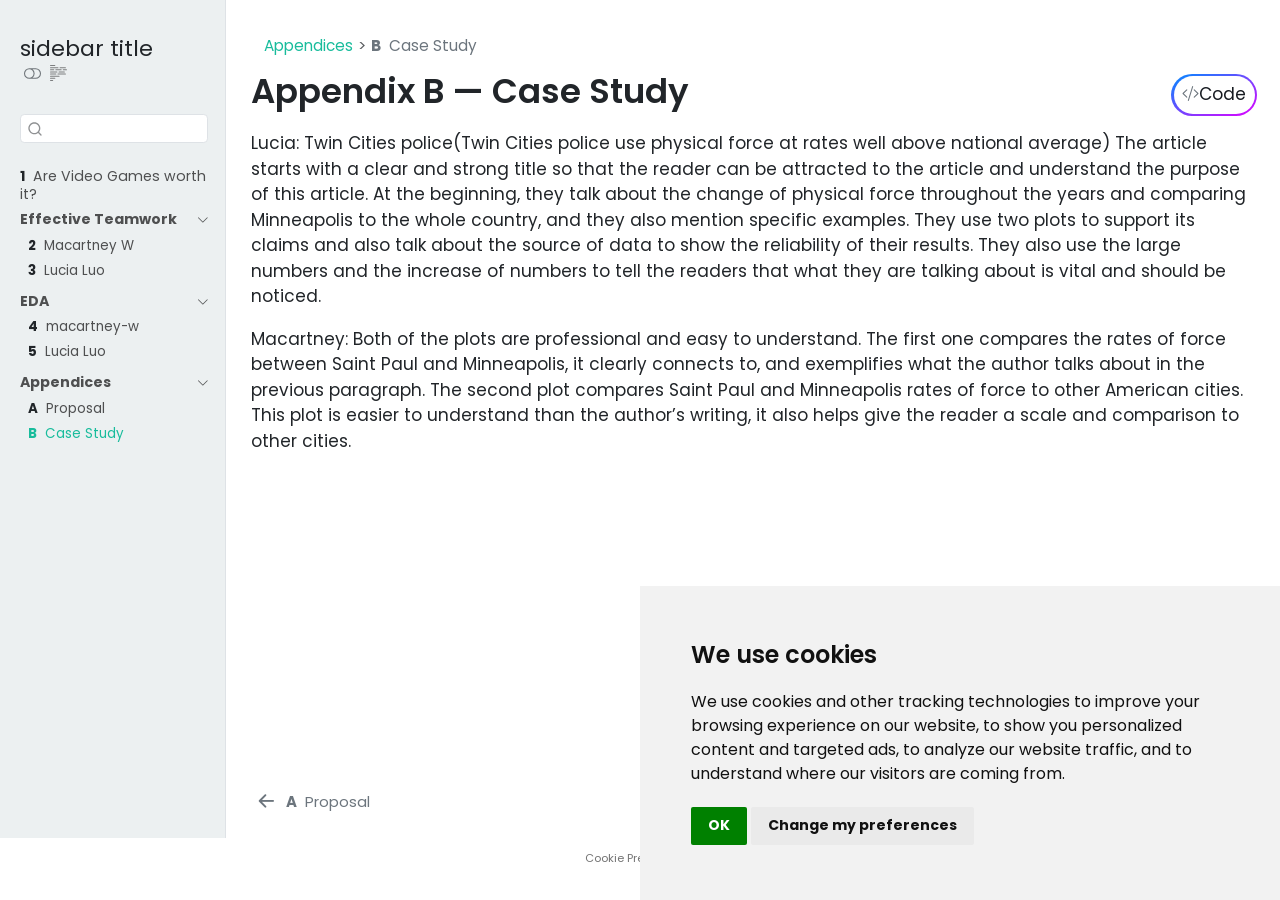
==== src/appx/case-study.html @ 1f7e0bd8 "Built site for gh-pages" ====
<!DOCTYPE html>
<html xmlns="http://www.w3.org/1999/xhtml" lang="en" xml:lang="en"><head>

<meta charset="utf-8">
<meta name="generator" content="quarto-1.5.57">

<meta name="viewport" content="width=device-width, initial-scale=1.0, user-scalable=yes">


<title>Appendix B — Case Study – Lego Starwars Clone Wars: Are Video Games worth it?</title>
<style>
code{white-space: pre-wrap;}
span.smallcaps{font-variant: small-caps;}
div.columns{display: flex; gap: min(4vw, 1.5em);}
div.column{flex: auto; overflow-x: auto;}
div.hanging-indent{margin-left: 1.5em; text-indent: -1.5em;}
ul.task-list{list-style: none;}
ul.task-list li input[type="checkbox"] {
  width: 0.8em;
  margin: 0 0.8em 0.2em -1em; /* quarto-specific, see https://github.com/quarto-dev/quarto-cli/issues/4556 */ 
  vertical-align: middle;
}
/* CSS for syntax highlighting */
pre > code.sourceCode { white-space: pre; position: relative; }
pre > code.sourceCode > span { line-height: 1.25; }
pre > code.sourceCode > span:empty { height: 1.2em; }
.sourceCode { overflow: visible; }
code.sourceCode > span { color: inherit; text-decoration: inherit; }
div.sourceCode { margin: 1em 0; }
pre.sourceCode { margin: 0; }
@media screen {
div.sourceCode { overflow: auto; }
}
@media print {
pre > code.sourceCode { white-space: pre-wrap; }
pre > code.sourceCode > span { display: inline-block; text-indent: -5em; padding-left: 5em; }
}
pre.numberSource code
  { counter-reset: source-line 0; }
pre.numberSource code > span
  { position: relative; left: -4em; counter-increment: source-line; }
pre.numberSource code > span > a:first-child::before
  { content: counter(source-line);
    position: relative; left: -1em; text-align: right; vertical-align: baseline;
    border: none; display: inline-block;
    -webkit-touch-callout: none; -webkit-user-select: none;
    -khtml-user-select: none; -moz-user-select: none;
    -ms-user-select: none; user-select: none;
    padding: 0 4px; width: 4em;
  }
pre.numberSource { margin-left: 3em;  padding-left: 4px; }
div.sourceCode
  {   }
@media screen {
pre > code.sourceCode > span > a:first-child::before { text-decoration: underline; }
}
</style>


<script src="../../site_libs/quarto-nav/quarto-nav.js"></script>
<script src="../../site_libs/clipboard/clipboard.min.js"></script>
<script src="../../site_libs/quarto-search/autocomplete.umd.js"></script>
<script src="../../site_libs/quarto-search/fuse.min.js"></script>
<script src="../../site_libs/quarto-search/quarto-search.js"></script>
<meta name="quarto:offset" content="../../">
<link href="../../src/appx/proposal.html" rel="prev">
<script src="../../site_libs/cookie-consent/cookie-consent.js"></script>
<link href="../../site_libs/cookie-consent/cookie-consent.css" rel="stylesheet">
<script src="../../site_libs/quarto-html/quarto.js"></script>
<script src="../../site_libs/quarto-html/popper.min.js"></script>
<script src="../../site_libs/quarto-html/tippy.umd.min.js"></script>
<script src="../../site_libs/quarto-html/anchor.min.js"></script>
<link href="../../site_libs/quarto-html/tippy.css" rel="stylesheet">
<link href="../../site_libs/quarto-html/quarto-syntax-highlighting.css" rel="stylesheet" class="quarto-color-scheme" id="quarto-text-highlighting-styles">
<link href="../../site_libs/quarto-html/quarto-syntax-highlighting-dark.css" rel="prefetch" class="quarto-color-scheme quarto-color-alternate" id="quarto-text-highlighting-styles">
<script src="../../site_libs/bootstrap/bootstrap.min.js"></script>
<link href="../../site_libs/bootstrap/bootstrap-icons.css" rel="stylesheet">
<link href="../../site_libs/bootstrap/bootstrap.min.css" rel="stylesheet" class="quarto-color-scheme" id="quarto-bootstrap" data-mode="light">
<link href="../../site_libs/bootstrap/bootstrap-dark.min.css" rel="prefetch" class="quarto-color-scheme quarto-color-alternate" id="quarto-bootstrap" data-mode="dark">
<script id="quarto-search-options" type="application/json">{
  "location": "sidebar",
  "copy-button": false,
  "collapse-after": 3,
  "panel-placement": "start",
  "type": "textbox",
  "limit": 50,
  "keyboard-shortcut": [
    "f",
    "/",
    "s"
  ],
  "show-item-context": false,
  "language": {
    "search-no-results-text": "No results",
    "search-matching-documents-text": "matching documents",
    "search-copy-link-title": "Copy link to search",
    "search-hide-matches-text": "Hide additional matches",
    "search-more-match-text": "more match in this document",
    "search-more-matches-text": "more matches in this document",
    "search-clear-button-title": "Clear",
    "search-text-placeholder": "",
    "search-detached-cancel-button-title": "Cancel",
    "search-submit-button-title": "Submit",
    "search-label": "Search"
  }
}</script>

<script type="text/javascript" charset="UTF-8">
document.addEventListener('DOMContentLoaded', function () {
cookieconsent.run({
  "notice_banner_type":"simple",
  "consent_type":"implied",
  "palette":"light",
  "language":"en",
  "page_load_consent_levels":["strictly-necessary","functionality","tracking","targeting"],
  "notice_banner_reject_button_hide":false,
  "preferences_center_close_button_hide":false,
  "website_name":""
  ,
"language":"en"
  });
});
</script> 
  
<style>html{ scroll-behavior: smooth; }</style>


<link rel="stylesheet" href="../../style/custom.css">
</head>

<body class="nav-sidebar docked">

<div id="quarto-search-results"></div>
  <header id="quarto-header" class="headroom fixed-top">
  <nav class="quarto-secondary-nav">
    <div class="container-fluid d-flex">
      <button type="button" class="quarto-btn-toggle btn" data-bs-toggle="collapse" role="button" data-bs-target=".quarto-sidebar-collapse-item" aria-controls="quarto-sidebar" aria-expanded="false" aria-label="Toggle sidebar navigation" onclick="if (window.quartoToggleHeadroom) { window.quartoToggleHeadroom(); }">
        <i class="bi bi-layout-text-sidebar-reverse"></i>
      </button>
        <nav class="quarto-page-breadcrumbs" aria-label="breadcrumb"><ol class="breadcrumb"><li class="breadcrumb-item"><a href="../../src/appx/proposal.html">Appendices</a></li><li class="breadcrumb-item"><a href="../../src/appx/case-study.html"><span class="chapter-number">B</span>&nbsp; <span class="chapter-title">Case Study</span></a></li></ol></nav>
        <a class="flex-grow-1" role="navigation" data-bs-toggle="collapse" data-bs-target=".quarto-sidebar-collapse-item" aria-controls="quarto-sidebar" aria-expanded="false" aria-label="Toggle sidebar navigation" onclick="if (window.quartoToggleHeadroom) { window.quartoToggleHeadroom(); }">      
        </a>
      <button type="button" class="btn quarto-search-button" aria-label="Search" onclick="window.quartoOpenSearch();">
        <i class="bi bi-search"></i>
      </button>
    </div>
  </nav>
</header>
<!-- content -->
<div id="quarto-content" class="quarto-container page-columns page-rows-contents page-layout-full">
<!-- sidebar -->
  <nav id="quarto-sidebar" class="sidebar collapse collapse-horizontal quarto-sidebar-collapse-item sidebar-navigation docked overflow-auto">
    <div class="pt-lg-2 mt-2 text-left sidebar-header">
    <div class="sidebar-title mb-0 py-0">
      <a href="../../">sidebar title</a> 
        <div class="sidebar-tools-main">
  <a href="" class="quarto-color-scheme-toggle quarto-navigation-tool  px-1" onclick="window.quartoToggleColorScheme(); return false;" title="Toggle dark mode"><i class="bi"></i></a>
  <a href="" class="quarto-reader-toggle quarto-navigation-tool px-1" onclick="window.quartoToggleReader(); return false;" title="Toggle reader mode">
  <div class="quarto-reader-toggle-btn">
  <i class="bi"></i>
  </div>
</a>
</div>
    </div>
      </div>
        <div class="mt-2 flex-shrink-0 align-items-center">
        <div class="sidebar-search">
        <div id="quarto-search" class="" title="Search"></div>
        </div>
        </div>
    <div class="sidebar-menu-container"> 
    <ul class="list-unstyled mt-1">
        <li class="sidebar-item">
  <div class="sidebar-item-container"> 
  <a href="../../index.html" class="sidebar-item-text sidebar-link">
 <span class="menu-text"><span class="chapter-number">1</span>&nbsp; <span class="chapter-title">Are Video Games worth it?</span></span></a>
  </div>
</li>
        <li class="sidebar-item sidebar-item-section">
      <div class="sidebar-item-container"> 
            <a class="sidebar-item-text sidebar-link text-start" data-bs-toggle="collapse" data-bs-target="#quarto-sidebar-section-1" role="navigation" aria-expanded="true">
 <span class="menu-text">Effective Teamwork</span></a>
          <a class="sidebar-item-toggle text-start" data-bs-toggle="collapse" data-bs-target="#quarto-sidebar-section-1" role="navigation" aria-expanded="true" aria-label="Toggle section">
            <i class="bi bi-chevron-right ms-2"></i>
          </a> 
      </div>
      <ul id="quarto-sidebar-section-1" class="collapse list-unstyled sidebar-section depth1 show">  
          <li class="sidebar-item">
  <div class="sidebar-item-container"> 
  <a href="../../src/et/macartney-w.html" class="sidebar-item-text sidebar-link">
 <span class="menu-text"><span class="chapter-number">2</span>&nbsp; <span class="chapter-title">Macartney W</span></span></a>
  </div>
</li>
          <li class="sidebar-item">
  <div class="sidebar-item-container"> 
  <a href="../../src/et/lucia-l.html" class="sidebar-item-text sidebar-link">
 <span class="menu-text"><span class="chapter-number">3</span>&nbsp; <span class="chapter-title">Lucia Luo</span></span></a>
  </div>
</li>
      </ul>
  </li>
        <li class="sidebar-item sidebar-item-section">
      <div class="sidebar-item-container"> 
            <a class="sidebar-item-text sidebar-link text-start" data-bs-toggle="collapse" data-bs-target="#quarto-sidebar-section-2" role="navigation" aria-expanded="true">
 <span class="menu-text">EDA</span></a>
          <a class="sidebar-item-toggle text-start" data-bs-toggle="collapse" data-bs-target="#quarto-sidebar-section-2" role="navigation" aria-expanded="true" aria-label="Toggle section">
            <i class="bi bi-chevron-right ms-2"></i>
          </a> 
      </div>
      <ul id="quarto-sidebar-section-2" class="collapse list-unstyled sidebar-section depth1 show">  
          <li class="sidebar-item">
  <div class="sidebar-item-container"> 
  <a href="../../src/EDA/macartney-w.html" class="sidebar-item-text sidebar-link">
 <span class="menu-text"><span class="chapter-number">4</span>&nbsp; <span class="chapter-title">macartney-w</span></span></a>
  </div>
</li>
          <li class="sidebar-item">
  <div class="sidebar-item-container"> 
  <a href="../../src/EDA/lucia-l.html" class="sidebar-item-text sidebar-link">
 <span class="menu-text"><span class="chapter-number">5</span>&nbsp; <span class="chapter-title">Lucia Luo</span></span></a>
  </div>
</li>
      </ul>
  </li>
        <li class="sidebar-item sidebar-item-section">
      <div class="sidebar-item-container"> 
            <a class="sidebar-item-text sidebar-link text-start" data-bs-toggle="collapse" data-bs-target="#quarto-sidebar-section-3" role="navigation" aria-expanded="true">
 <span class="menu-text">Appendices</span></a>
          <a class="sidebar-item-toggle text-start" data-bs-toggle="collapse" data-bs-target="#quarto-sidebar-section-3" role="navigation" aria-expanded="true" aria-label="Toggle section">
            <i class="bi bi-chevron-right ms-2"></i>
          </a> 
      </div>
      <ul id="quarto-sidebar-section-3" class="collapse list-unstyled sidebar-section depth1 show">  
          <li class="sidebar-item">
  <div class="sidebar-item-container"> 
  <a href="../../src/appx/proposal.html" class="sidebar-item-text sidebar-link">
 <span class="menu-text"><span class="chapter-number">A</span>&nbsp; <span class="chapter-title">Proposal</span></span></a>
  </div>
</li>
          <li class="sidebar-item">
  <div class="sidebar-item-container"> 
  <a href="../../src/appx/case-study.html" class="sidebar-item-text sidebar-link active">
 <span class="menu-text"><span class="chapter-number">B</span>&nbsp; <span class="chapter-title">Case Study</span></span></a>
  </div>
</li>
      </ul>
  </li>
    </ul>
    </div>
</nav>
<div id="quarto-sidebar-glass" class="quarto-sidebar-collapse-item" data-bs-toggle="collapse" data-bs-target=".quarto-sidebar-collapse-item"></div>
<!-- margin-sidebar -->
    <div id="quarto-margin-sidebar" class="sidebar margin-sidebar zindex-bottom">
        
    </div>
<!-- main -->
<main class="content column-page-right" id="quarto-document-content">

<header id="title-block-header" class="quarto-title-block default"><nav class="quarto-page-breadcrumbs quarto-title-breadcrumbs d-none d-lg-block" aria-label="breadcrumb"><ol class="breadcrumb"><li class="breadcrumb-item"><a href="../../src/appx/proposal.html">Appendices</a></li><li class="breadcrumb-item"><a href="../../src/appx/case-study.html"><span class="chapter-number">B</span>&nbsp; <span class="chapter-title">Case Study</span></a></li></ol></nav>
<div class="quarto-title">
<div class="quarto-title-block"><div><h1 class="title">Appendix B — Case Study</h1><button type="button" class="btn code-tools-button" id="quarto-code-tools-source"><i class="bi"></i> Code</button></div></div>
</div>



<div class="quarto-title-meta column-page-right">

    
  
    
  </div>
  


</header>


<p>Lucia: Twin Cities police(Twin Cities police use physical force at rates well above national average) The article starts with a clear and strong title so that the reader can be attracted to the article and understand the purpose of this article. At the beginning, they talk about the change of physical force throughout the years and comparing Minneapolis to the whole country, and they also mention specific examples. They use two plots to support its claims and also talk about the source of data to show the reliability of their results. They also use the large numbers and the increase of numbers to tell the readers that what they are talking about is vital and should be noticed.</p>
<p>Macartney: Both of the plots are professional and easy to understand. The first one compares the rates of force between Saint Paul and Minneapolis, it clearly connects to, and exemplifies what the author talks about in the previous paragraph. The second plot compares Saint Paul and Minneapolis rates of force to other American cities. This plot is easier to understand than the author’s writing, it also helps give the reader a scale and comparison to other cities.</p>


<!-- -->


</main> <!-- /main -->
<script id="quarto-html-after-body" type="application/javascript">
window.document.addEventListener("DOMContentLoaded", function (event) {
  const toggleBodyColorMode = (bsSheetEl) => {
    const mode = bsSheetEl.getAttribute("data-mode");
    const bodyEl = window.document.querySelector("body");
    if (mode === "dark") {
      bodyEl.classList.add("quarto-dark");
      bodyEl.classList.remove("quarto-light");
    } else {
      bodyEl.classList.add("quarto-light");
      bodyEl.classList.remove("quarto-dark");
    }
  }
  const toggleBodyColorPrimary = () => {
    const bsSheetEl = window.document.querySelector("link#quarto-bootstrap");
    if (bsSheetEl) {
      toggleBodyColorMode(bsSheetEl);
    }
  }
  toggleBodyColorPrimary();  
  const disableStylesheet = (stylesheets) => {
    for (let i=0; i < stylesheets.length; i++) {
      const stylesheet = stylesheets[i];
      stylesheet.rel = 'prefetch';
    }
  }
  const enableStylesheet = (stylesheets) => {
    for (let i=0; i < stylesheets.length; i++) {
      const stylesheet = stylesheets[i];
      stylesheet.rel = 'stylesheet';
    }
  }
  const manageTransitions = (selector, allowTransitions) => {
    const els = window.document.querySelectorAll(selector);
    for (let i=0; i < els.length; i++) {
      const el = els[i];
      if (allowTransitions) {
        el.classList.remove('notransition');
      } else {
        el.classList.add('notransition');
      }
    }
  }
  const toggleGiscusIfUsed = (isAlternate, darkModeDefault) => {
    const baseTheme = document.querySelector('#giscus-base-theme')?.value ?? 'light';
    const alternateTheme = document.querySelector('#giscus-alt-theme')?.value ?? 'dark';
    let newTheme = '';
    if(darkModeDefault) {
      newTheme = isAlternate ? baseTheme : alternateTheme;
    } else {
      newTheme = isAlternate ? alternateTheme : baseTheme;
    }
    const changeGiscusTheme = () => {
      // From: https://github.com/giscus/giscus/issues/336
      const sendMessage = (message) => {
        const iframe = document.querySelector('iframe.giscus-frame');
        if (!iframe) return;
        iframe.contentWindow.postMessage({ giscus: message }, 'https://giscus.app');
      }
      sendMessage({
        setConfig: {
          theme: newTheme
        }
      });
    }
    const isGiscussLoaded = window.document.querySelector('iframe.giscus-frame') !== null;
    if (isGiscussLoaded) {
      changeGiscusTheme();
    }
  }
  const toggleColorMode = (alternate) => {
    // Switch the stylesheets
    const alternateStylesheets = window.document.querySelectorAll('link.quarto-color-scheme.quarto-color-alternate');
    manageTransitions('#quarto-margin-sidebar .nav-link', false);
    if (alternate) {
      enableStylesheet(alternateStylesheets);
      for (const sheetNode of alternateStylesheets) {
        if (sheetNode.id === "quarto-bootstrap") {
          toggleBodyColorMode(sheetNode);
        }
      }
    } else {
      disableStylesheet(alternateStylesheets);
      toggleBodyColorPrimary();
    }
    manageTransitions('#quarto-margin-sidebar .nav-link', true);
    // Switch the toggles
    const toggles = window.document.querySelectorAll('.quarto-color-scheme-toggle');
    for (let i=0; i < toggles.length; i++) {
      const toggle = toggles[i];
      if (toggle) {
        if (alternate) {
          toggle.classList.add("alternate");     
        } else {
          toggle.classList.remove("alternate");
        }
      }
    }
    // Hack to workaround the fact that safari doesn't
    // properly recolor the scrollbar when toggling (#1455)
    if (navigator.userAgent.indexOf('Safari') > 0 && navigator.userAgent.indexOf('Chrome') == -1) {
      manageTransitions("body", false);
      window.scrollTo(0, 1);
      setTimeout(() => {
        window.scrollTo(0, 0);
        manageTransitions("body", true);
      }, 40);  
    }
  }
  const isFileUrl = () => { 
    return window.location.protocol === 'file:';
  }
  const hasAlternateSentinel = () => {  
    let styleSentinel = getColorSchemeSentinel();
    if (styleSentinel !== null) {
      return styleSentinel === "alternate";
    } else {
      return false;
    }
  }
  const setStyleSentinel = (alternate) => {
    const value = alternate ? "alternate" : "default";
    if (!isFileUrl()) {
      window.localStorage.setItem("quarto-color-scheme", value);
    } else {
      localAlternateSentinel = value;
    }
  }
  const getColorSchemeSentinel = () => {
    if (!isFileUrl()) {
      const storageValue = window.localStorage.getItem("quarto-color-scheme");
      return storageValue != null ? storageValue : localAlternateSentinel;
    } else {
      return localAlternateSentinel;
    }
  }
  const darkModeDefault = false;
  let localAlternateSentinel = darkModeDefault ? 'alternate' : 'default';
  // Dark / light mode switch
  window.quartoToggleColorScheme = () => {
    // Read the current dark / light value 
    let toAlternate = !hasAlternateSentinel();
    toggleColorMode(toAlternate);
    setStyleSentinel(toAlternate);
    toggleGiscusIfUsed(toAlternate, darkModeDefault);
  };
  // Ensure there is a toggle, if there isn't float one in the top right
  if (window.document.querySelector('.quarto-color-scheme-toggle') === null) {
    const a = window.document.createElement('a');
    a.classList.add('top-right');
    a.classList.add('quarto-color-scheme-toggle');
    a.href = "";
    a.onclick = function() { try { window.quartoToggleColorScheme(); } catch {} return false; };
    const i = window.document.createElement("i");
    i.classList.add('bi');
    a.appendChild(i);
    window.document.body.appendChild(a);
  }
  // Switch to dark mode if need be
  if (hasAlternateSentinel()) {
    toggleColorMode(true);
  } else {
    toggleColorMode(false);
  }
  const icon = "";
  const anchorJS = new window.AnchorJS();
  anchorJS.options = {
    placement: 'right',
    icon: icon
  };
  anchorJS.add('.anchored');
  const isCodeAnnotation = (el) => {
    for (const clz of el.classList) {
      if (clz.startsWith('code-annotation-')) {                     
        return true;
      }
    }
    return false;
  }
  const onCopySuccess = function(e) {
    // button target
    const button = e.trigger;
    // don't keep focus
    button.blur();
    // flash "checked"
    button.classList.add('code-copy-button-checked');
    var currentTitle = button.getAttribute("title");
    button.setAttribute("title", "Copied!");
    let tooltip;
    if (window.bootstrap) {
      button.setAttribute("data-bs-toggle", "tooltip");
      button.setAttribute("data-bs-placement", "left");
      button.setAttribute("data-bs-title", "Copied!");
      tooltip = new bootstrap.Tooltip(button, 
        { trigger: "manual", 
          customClass: "code-copy-button-tooltip",
          offset: [0, -8]});
      tooltip.show();    
    }
    setTimeout(function() {
      if (tooltip) {
        tooltip.hide();
        button.removeAttribute("data-bs-title");
        button.removeAttribute("data-bs-toggle");
        button.removeAttribute("data-bs-placement");
      }
      button.setAttribute("title", currentTitle);
      button.classList.remove('code-copy-button-checked');
    }, 1000);
    // clear code selection
    e.clearSelection();
  }
  const getTextToCopy = function(trigger) {
      const codeEl = trigger.previousElementSibling.cloneNode(true);
      for (const childEl of codeEl.children) {
        if (isCodeAnnotation(childEl)) {
          childEl.remove();
        }
      }
      return codeEl.innerText;
  }
  const clipboard = new window.ClipboardJS('.code-copy-button:not([data-in-quarto-modal])', {
    text: getTextToCopy
  });
  clipboard.on('success', onCopySuccess);
  if (window.document.getElementById('quarto-embedded-source-code-modal')) {
    // For code content inside modals, clipBoardJS needs to be initialized with a container option
    // TODO: Check when it could be a function (https://github.com/zenorocha/clipboard.js/issues/860)
    const clipboardModal = new window.ClipboardJS('.code-copy-button[data-in-quarto-modal]', {
      text: getTextToCopy,
      container: window.document.getElementById('quarto-embedded-source-code-modal')
    });
    clipboardModal.on('success', onCopySuccess);
  }
  const viewSource = window.document.getElementById('quarto-view-source') ||
                     window.document.getElementById('quarto-code-tools-source');
  if (viewSource) {
    const sourceUrl = viewSource.getAttribute("data-quarto-source-url");
    viewSource.addEventListener("click", function(e) {
      if (sourceUrl) {
        // rstudio viewer pane
        if (/\bcapabilities=\b/.test(window.location)) {
          window.open(sourceUrl);
        } else {
          window.location.href = sourceUrl;
        }
      } else {
        const modal = new bootstrap.Modal(document.getElementById('quarto-embedded-source-code-modal'));
        modal.show();
      }
      return false;
    });
  }
  function toggleCodeHandler(show) {
    return function(e) {
      const detailsSrc = window.document.querySelectorAll(".cell > details > .sourceCode");
      for (let i=0; i<detailsSrc.length; i++) {
        const details = detailsSrc[i].parentElement;
        if (show) {
          details.open = true;
        } else {
          details.removeAttribute("open");
        }
      }
      const cellCodeDivs = window.document.querySelectorAll(".cell > .sourceCode");
      const fromCls = show ? "hidden" : "unhidden";
      const toCls = show ? "unhidden" : "hidden";
      for (let i=0; i<cellCodeDivs.length; i++) {
        const codeDiv = cellCodeDivs[i];
        if (codeDiv.classList.contains(fromCls)) {
          codeDiv.classList.remove(fromCls);
          codeDiv.classList.add(toCls);
        } 
      }
      return false;
    }
  }
  const hideAllCode = window.document.getElementById("quarto-hide-all-code");
  if (hideAllCode) {
    hideAllCode.addEventListener("click", toggleCodeHandler(false));
  }
  const showAllCode = window.document.getElementById("quarto-show-all-code");
  if (showAllCode) {
    showAllCode.addEventListener("click", toggleCodeHandler(true));
  }
    var localhostRegex = new RegExp(/^(?:http|https):\/\/localhost\:?[0-9]*\//);
    var mailtoRegex = new RegExp(/^mailto:/);
      var filterRegex = new RegExp('/' + window.location.host + '/');
    var isInternal = (href) => {
        return filterRegex.test(href) || localhostRegex.test(href) || mailtoRegex.test(href);
    }
    // Inspect non-navigation links and adorn them if external
 	var links = window.document.querySelectorAll('a[href]:not(.nav-link):not(.navbar-brand):not(.toc-action):not(.sidebar-link):not(.sidebar-item-toggle):not(.pagination-link):not(.no-external):not([aria-hidden]):not(.dropdown-item):not(.quarto-navigation-tool):not(.about-link)');
    for (var i=0; i<links.length; i++) {
      const link = links[i];
      if (!isInternal(link.href)) {
        // undo the damage that might have been done by quarto-nav.js in the case of
        // links that we want to consider external
        if (link.dataset.originalHref !== undefined) {
          link.href = link.dataset.originalHref;
        }
          // target, if specified
          link.setAttribute("target", "_blank");
          if (link.getAttribute("rel") === null) {
            link.setAttribute("rel", "noopener");
          }
      }
    }
  function tippyHover(el, contentFn, onTriggerFn, onUntriggerFn) {
    const config = {
      allowHTML: true,
      maxWidth: 500,
      delay: 100,
      arrow: false,
      appendTo: function(el) {
          return el.parentElement;
      },
      interactive: true,
      interactiveBorder: 10,
      theme: 'quarto',
      placement: 'bottom-start',
    };
    if (contentFn) {
      config.content = contentFn;
    }
    if (onTriggerFn) {
      config.onTrigger = onTriggerFn;
    }
    if (onUntriggerFn) {
      config.onUntrigger = onUntriggerFn;
    }
    window.tippy(el, config); 
  }
  const noterefs = window.document.querySelectorAll('a[role="doc-noteref"]');
  for (var i=0; i<noterefs.length; i++) {
    const ref = noterefs[i];
    tippyHover(ref, function() {
      // use id or data attribute instead here
      let href = ref.getAttribute('data-footnote-href') || ref.getAttribute('href');
      try { href = new URL(href).hash; } catch {}
      const id = href.replace(/^#\/?/, "");
      const note = window.document.getElementById(id);
      if (note) {
        return note.innerHTML;
      } else {
        return "";
      }
    });
  }
  const xrefs = window.document.querySelectorAll('a.quarto-xref');
  const processXRef = (id, note) => {
    // Strip column container classes
    const stripColumnClz = (el) => {
      el.classList.remove("page-full", "page-columns");
      if (el.children) {
        for (const child of el.children) {
          stripColumnClz(child);
        }
      }
    }
    stripColumnClz(note)
    if (id === null || id.startsWith('sec-')) {
      // Special case sections, only their first couple elements
      const container = document.createElement("div");
      if (note.children && note.children.length > 2) {
        container.appendChild(note.children[0].cloneNode(true));
        for (let i = 1; i < note.children.length; i++) {
          const child = note.children[i];
          if (child.tagName === "P" && child.innerText === "") {
            continue;
          } else {
            container.appendChild(child.cloneNode(true));
            break;
          }
        }
        if (window.Quarto?.typesetMath) {
          window.Quarto.typesetMath(container);
        }
        return container.innerHTML
      } else {
        if (window.Quarto?.typesetMath) {
          window.Quarto.typesetMath(note);
        }
        return note.innerHTML;
      }
    } else {
      // Remove any anchor links if they are present
      const anchorLink = note.querySelector('a.anchorjs-link');
      if (anchorLink) {
        anchorLink.remove();
      }
      if (window.Quarto?.typesetMath) {
        window.Quarto.typesetMath(note);
      }
      // TODO in 1.5, we should make sure this works without a callout special case
      if (note.classList.contains("callout")) {
        return note.outerHTML;
      } else {
        return note.innerHTML;
      }
    }
  }
  for (var i=0; i<xrefs.length; i++) {
    const xref = xrefs[i];
    tippyHover(xref, undefined, function(instance) {
      instance.disable();
      let url = xref.getAttribute('href');
      let hash = undefined; 
      if (url.startsWith('#')) {
        hash = url;
      } else {
        try { hash = new URL(url).hash; } catch {}
      }
      if (hash) {
        const id = hash.replace(/^#\/?/, "");
        const note = window.document.getElementById(id);
        if (note !== null) {
          try {
            const html = processXRef(id, note.cloneNode(true));
            instance.setContent(html);
          } finally {
            instance.enable();
            instance.show();
          }
        } else {
          // See if we can fetch this
          fetch(url.split('#')[0])
          .then(res => res.text())
          .then(html => {
            const parser = new DOMParser();
            const htmlDoc = parser.parseFromString(html, "text/html");
            const note = htmlDoc.getElementById(id);
            if (note !== null) {
              const html = processXRef(id, note);
              instance.setContent(html);
            } 
          }).finally(() => {
            instance.enable();
            instance.show();
          });
        }
      } else {
        // See if we can fetch a full url (with no hash to target)
        // This is a special case and we should probably do some content thinning / targeting
        fetch(url)
        .then(res => res.text())
        .then(html => {
          const parser = new DOMParser();
          const htmlDoc = parser.parseFromString(html, "text/html");
          const note = htmlDoc.querySelector('main.content');
          if (note !== null) {
            // This should only happen for chapter cross references
            // (since there is no id in the URL)
            // remove the first header
            if (note.children.length > 0 && note.children[0].tagName === "HEADER") {
              note.children[0].remove();
            }
            const html = processXRef(null, note);
            instance.setContent(html);
          } 
        }).finally(() => {
          instance.enable();
          instance.show();
        });
      }
    }, function(instance) {
    });
  }
      let selectedAnnoteEl;
      const selectorForAnnotation = ( cell, annotation) => {
        let cellAttr = 'data-code-cell="' + cell + '"';
        let lineAttr = 'data-code-annotation="' +  annotation + '"';
        const selector = 'span[' + cellAttr + '][' + lineAttr + ']';
        return selector;
      }
      const selectCodeLines = (annoteEl) => {
        const doc = window.document;
        const targetCell = annoteEl.getAttribute("data-target-cell");
        const targetAnnotation = annoteEl.getAttribute("data-target-annotation");
        const annoteSpan = window.document.querySelector(selectorForAnnotation(targetCell, targetAnnotation));
        const lines = annoteSpan.getAttribute("data-code-lines").split(",");
        const lineIds = lines.map((line) => {
          return targetCell + "-" + line;
        })
        let top = null;
        let height = null;
        let parent = null;
        if (lineIds.length > 0) {
            //compute the position of the single el (top and bottom and make a div)
            const el = window.document.getElementById(lineIds[0]);
            top = el.offsetTop;
            height = el.offsetHeight;
            parent = el.parentElement.parentElement;
          if (lineIds.length > 1) {
            const lastEl = window.document.getElementById(lineIds[lineIds.length - 1]);
            const bottom = lastEl.offsetTop + lastEl.offsetHeight;
            height = bottom - top;
          }
          if (top !== null && height !== null && parent !== null) {
            // cook up a div (if necessary) and position it 
            let div = window.document.getElementById("code-annotation-line-highlight");
            if (div === null) {
              div = window.document.createElement("div");
              div.setAttribute("id", "code-annotation-line-highlight");
              div.style.position = 'absolute';
              parent.appendChild(div);
            }
            div.style.top = top - 2 + "px";
            div.style.height = height + 4 + "px";
            div.style.left = 0;
            let gutterDiv = window.document.getElementById("code-annotation-line-highlight-gutter");
            if (gutterDiv === null) {
              gutterDiv = window.document.createElement("div");
              gutterDiv.setAttribute("id", "code-annotation-line-highlight-gutter");
              gutterDiv.style.position = 'absolute';
              const codeCell = window.document.getElementById(targetCell);
              const gutter = codeCell.querySelector('.code-annotation-gutter');
              gutter.appendChild(gutterDiv);
            }
            gutterDiv.style.top = top - 2 + "px";
            gutterDiv.style.height = height + 4 + "px";
          }
          selectedAnnoteEl = annoteEl;
        }
      };
      const unselectCodeLines = () => {
        const elementsIds = ["code-annotation-line-highlight", "code-annotation-line-highlight-gutter"];
        elementsIds.forEach((elId) => {
          const div = window.document.getElementById(elId);
          if (div) {
            div.remove();
          }
        });
        selectedAnnoteEl = undefined;
      };
        // Handle positioning of the toggle
    window.addEventListener(
      "resize",
      throttle(() => {
        elRect = undefined;
        if (selectedAnnoteEl) {
          selectCodeLines(selectedAnnoteEl);
        }
      }, 10)
    );
    function throttle(fn, ms) {
    let throttle = false;
    let timer;
      return (...args) => {
        if(!throttle) { // first call gets through
            fn.apply(this, args);
            throttle = true;
        } else { // all the others get throttled
            if(timer) clearTimeout(timer); // cancel #2
            timer = setTimeout(() => {
              fn.apply(this, args);
              timer = throttle = false;
            }, ms);
        }
      };
    }
      // Attach click handler to the DT
      const annoteDls = window.document.querySelectorAll('dt[data-target-cell]');
      for (const annoteDlNode of annoteDls) {
        annoteDlNode.addEventListener('click', (event) => {
          const clickedEl = event.target;
          if (clickedEl !== selectedAnnoteEl) {
            unselectCodeLines();
            const activeEl = window.document.querySelector('dt[data-target-cell].code-annotation-active');
            if (activeEl) {
              activeEl.classList.remove('code-annotation-active');
            }
            selectCodeLines(clickedEl);
            clickedEl.classList.add('code-annotation-active');
          } else {
            // Unselect the line
            unselectCodeLines();
            clickedEl.classList.remove('code-annotation-active');
          }
        });
      }
  const findCites = (el) => {
    const parentEl = el.parentElement;
    if (parentEl) {
      const cites = parentEl.dataset.cites;
      if (cites) {
        return {
          el,
          cites: cites.split(' ')
        };
      } else {
        return findCites(el.parentElement)
      }
    } else {
      return undefined;
    }
  };
  var bibliorefs = window.document.querySelectorAll('a[role="doc-biblioref"]');
  for (var i=0; i<bibliorefs.length; i++) {
    const ref = bibliorefs[i];
    const citeInfo = findCites(ref);
    if (citeInfo) {
      tippyHover(citeInfo.el, function() {
        var popup = window.document.createElement('div');
        citeInfo.cites.forEach(function(cite) {
          var citeDiv = window.document.createElement('div');
          citeDiv.classList.add('hanging-indent');
          citeDiv.classList.add('csl-entry');
          var biblioDiv = window.document.getElementById('ref-' + cite);
          if (biblioDiv) {
            citeDiv.innerHTML = biblioDiv.innerHTML;
          }
          popup.appendChild(citeDiv);
        });
        return popup.innerHTML;
      });
    }
  }
});
</script>
<nav class="page-navigation column-page-right">
  <div class="nav-page nav-page-previous">
      <a href="../../src/appx/proposal.html" class="pagination-link" aria-label="Proposal">
        <i class="bi bi-arrow-left-short"></i> <span class="nav-page-text"><span class="chapter-number">A</span>&nbsp; <span class="chapter-title">Proposal</span></span>
      </a>          
  </div>
  <div class="nav-page nav-page-next">
  </div>
</nav><div class="modal fade" id="quarto-embedded-source-code-modal" tabindex="-1" aria-labelledby="quarto-embedded-source-code-modal-label" aria-hidden="true"><div class="modal-dialog modal-dialog-scrollable"><div class="modal-content"><div class="modal-header"><h5 class="modal-title" id="quarto-embedded-source-code-modal-label">Source Code</h5><button class="btn-close" data-bs-dismiss="modal"></button></div><div class="modal-body"><div class="">
<div class="sourceCode" id="cb1" data-shortcodes="false"><pre class="sourceCode numberSource markdown number-lines code-with-copy"><code class="sourceCode markdown"><span id="cb1-1"><a href="#cb1-1"></a><span class="co">---</span></span>
<span id="cb1-2"><a href="#cb1-2"></a><span class="an">title:</span><span class="co"> "Case Study"</span></span>
<span id="cb1-3"><a href="#cb1-3"></a><span class="co">---</span></span>
<span id="cb1-4"><a href="#cb1-4"></a></span>
<span id="cb1-5"><a href="#cb1-5"></a>Lucia: Twin Cities police(Twin Cities police use physical force at rates well above national average)</span>
<span id="cb1-6"><a href="#cb1-6"></a>The article starts with a clear and strong title so that the reader can be attracted to the article and understand the purpose of this article. At the beginning, they talk about the change of physical force throughout the years and comparing Minneapolis to the whole country, and they also mention specific examples. They use two plots to support its claims and also talk about the source of data to show the reliability of their results. They also use the large numbers and the increase of numbers to tell the readers that what they are talking about is vital and should be noticed.</span>
<span id="cb1-7"><a href="#cb1-7"></a></span>
<span id="cb1-8"><a href="#cb1-8"></a>Macartney: Both of the plots are professional and easy to understand. The first one compares the rates of force between Saint Paul and Minneapolis, it clearly connects to, and exemplifies what the author talks about in the previous paragraph. The second plot compares Saint Paul and Minneapolis rates of force to other American cities. This plot  is easier to understand than the author's writing, it also helps give the reader a scale and comparison to other cities. </span></code><button title="Copy to Clipboard" class="code-copy-button" data-in-quarto-modal=""><i class="bi"></i></button></pre></div>
</div></div></div></div></div>
</div> <!-- /content -->
<footer class="footer">
  <div class="nav-footer">
    <div class="nav-footer-left">
      &nbsp;
    </div>   
    <div class="nav-footer-center">

<div class="cookie-consent-footer"><a href="#" id="open_preferences_center">Cookie Preferences</a></div></div>
    <div class="nav-footer-right">
      &nbsp;
    </div>
  </div>
</footer>




<script src="../../site_libs/quarto-html/zenscroll-min.js"></script>
</body></html>
---- site_libs/cookie-consent/cookie-consent.css ----
div.cookie-consent-footer {
  font-size: 0.8em;
  text-decoration: none;
}
---- site_libs/quarto-html/tippy.css ----
.tippy-box[data-animation=fade][data-state=hidden]{opacity:0}[data-tippy-root]{max-width:calc(100vw - 10px)}.tippy-box{position:relative;background-color:#333;color:#fff;border-radius:4px;font-size:14px;line-height:1.4;white-space:normal;outline:0;transition-property:transform,visibility,opacity}.tippy-box[data-placement^=top]>.tippy-arrow{bottom:0}.tippy-box[data-placement^=top]>.tippy-arrow:before{bottom:-7px;left:0;border-width:8px 8px 0;border-top-color:initial;transform-origin:center top}.tippy-box[data-placement^=bottom]>.tippy-arrow{top:0}.tippy-box[data-placement^=bottom]>.tippy-arrow:before{top:-7px;left:0;border-width:0 8px 8px;border-bottom-color:initial;transform-origin:center bottom}.tippy-box[data-placement^=left]>.tippy-arrow{right:0}.tippy-box[data-placement^=left]>.tippy-arrow:before{border-width:8px 0 8px 8px;border-left-color:initial;right:-7px;transform-origin:center left}.tippy-box[data-placement^=right]>.tippy-arrow{left:0}.tippy-box[data-placement^=right]>.tippy-arrow:before{left:-7px;border-width:8px 8px 8px 0;border-right-color:initial;transform-origin:center right}.tippy-box[data-inertia][data-state=visible]{transition-timing-function:cubic-bezier(.54,1.5,.38,1.11)}.tippy-arrow{width:16px;height:16px;color:#333}.tippy-arrow:before{content:"";position:absolute;border-color:transparent;border-style:solid}.tippy-content{position:relative;padding:5px 9px;z-index:1}
---- site_libs/quarto-html/quarto-syntax-highlighting.css ----
/* quarto syntax highlight colors */
:root {
  --quarto-hl-ot-color: #003B4F;
  --quarto-hl-at-color: #657422;
  --quarto-hl-ss-color: #20794D;
  --quarto-hl-an-color: #5E5E5E;
  --quarto-hl-fu-color: #4758AB;
  --quarto-hl-st-color: #20794D;
  --quarto-hl-cf-color: #003B4F;
  --quarto-hl-op-color: #5E5E5E;
  --quarto-hl-er-color: #AD0000;
  --quarto-hl-bn-color: #AD0000;
  --quarto-hl-al-color: #AD0000;
  --quarto-hl-va-color: #111111;
  --quarto-hl-bu-color: inherit;
  --quarto-hl-ex-color: inherit;
  --quarto-hl-pp-color: #AD0000;
  --quarto-hl-in-color: #5E5E5E;
  --quarto-hl-vs-color: #20794D;
  --quarto-hl-wa-color: #5E5E5E;
  --quarto-hl-do-color: #5E5E5E;
  --quarto-hl-im-color: #00769E;
  --quarto-hl-ch-color: #20794D;
  --quarto-hl-dt-color: #AD0000;
  --quarto-hl-fl-color: #AD0000;
  --quarto-hl-co-color: #5E5E5E;
  --quarto-hl-cv-color: #5E5E5E;
  --quarto-hl-cn-color: #8f5902;
  --quarto-hl-sc-color: #5E5E5E;
  --quarto-hl-dv-color: #AD0000;
  --quarto-hl-kw-color: #003B4F;
}

/* other quarto variables */
:root {
  --quarto-font-monospace: SFMono-Regular, Menlo, Monaco, Consolas, "Liberation Mono", "Courier New", monospace;
}

pre > code.sourceCode > span {
  color: #003B4F;
}

code span {
  color: #003B4F;
}

code.sourceCode > span {
  color: #003B4F;
}

div.sourceCode,
div.sourceCode pre.sourceCode {
  color: #003B4F;
}

code span.ot {
  color: #003B4F;
  font-style: inherit;
}

code span.at {
  color: #657422;
  font-style: inherit;
}

code span.ss {
  color: #20794D;
  font-style: inherit;
}

code span.an {
  color: #5E5E5E;
  font-style: inherit;
}

code span.fu {
  color: #4758AB;
  font-style: inherit;
}

code span.st {
  color: #20794D;
  font-style: inherit;
}

code span.cf {
  color: #003B4F;
  font-weight: bold;
  font-style: inherit;
}

code span.op {
  color: #5E5E5E;
  font-style: inherit;
}

code span.er {
  color: #AD0000;
  font-style: inherit;
}

code span.bn {
  color: #AD0000;
  font-style: inherit;
}

code span.al {
  color: #AD0000;
  font-style: inherit;
}

code span.va {
  color: #111111;
  font-style: inherit;
}

code span.bu {
  font-style: inherit;
}

code span.ex {
  font-style: inherit;
}

code span.pp {
  color: #AD0000;
  font-style: inherit;
}

code span.in {
  color: #5E5E5E;
  font-style: inherit;
}

code span.vs {
  color: #20794D;
  font-style: inherit;
}

code span.wa {
  color: #5E5E5E;
  font-style: italic;
}

code span.do {
  color: #5E5E5E;
  font-style: italic;
}

code span.im {
  color: #00769E;
  font-style: inherit;
}

code span.ch {
  color: #20794D;
  font-style: inherit;
}

code span.dt {
  color: #AD0000;
  font-style: inherit;
}

code span.fl {
  color: #AD0000;
  font-style: inherit;
}

code span.co {
  color: #5E5E5E;
  font-style: inherit;
}

code span.cv {
  color: #5E5E5E;
  font-style: italic;
}

code span.cn {
  color: #8f5902;
  font-style: inherit;
}

code span.sc {
  color: #5E5E5E;
  font-style: inherit;
}

code span.dv {
  color: #AD0000;
  font-style: inherit;
}

code span.kw {
  color: #003B4F;
  font-weight: bold;
  font-style: inherit;
}

.prevent-inlining {
  content: "</";
}

/*# sourceMappingURL=debc5d5d77c3f9108843748ff7464032.css.map */
---- site_libs/quarto-html/quarto-syntax-highlighting-dark.css ----
/* quarto syntax highlight colors */
:root {
  --quarto-hl-al-color: #f07178;
  --quarto-hl-an-color: #d4d0ab;
  --quarto-hl-at-color: #00e0e0;
  --quarto-hl-bn-color: #d4d0ab;
  --quarto-hl-bu-color: #abe338;
  --quarto-hl-ch-color: #abe338;
  --quarto-hl-co-color: #f8f8f2;
  --quarto-hl-cv-color: #ffd700;
  --quarto-hl-cn-color: #ffd700;
  --quarto-hl-cf-color: #ffa07a;
  --quarto-hl-dt-color: #ffa07a;
  --quarto-hl-dv-color: #d4d0ab;
  --quarto-hl-do-color: #f8f8f2;
  --quarto-hl-er-color: #f07178;
  --quarto-hl-ex-color: #00e0e0;
  --quarto-hl-fl-color: #d4d0ab;
  --quarto-hl-fu-color: #ffa07a;
  --quarto-hl-im-color: #abe338;
  --quarto-hl-in-color: #d4d0ab;
  --quarto-hl-kw-color: #ffa07a;
  --quarto-hl-op-color: #ffa07a;
  --quarto-hl-ot-color: #00e0e0;
  --quarto-hl-pp-color: #dcc6e0;
  --quarto-hl-re-color: #00e0e0;
  --quarto-hl-sc-color: #abe338;
  --quarto-hl-ss-color: #abe338;
  --quarto-hl-st-color: #abe338;
  --quarto-hl-va-color: #00e0e0;
  --quarto-hl-vs-color: #abe338;
  --quarto-hl-wa-color: #dcc6e0;
}

/* other quarto variables */
:root {
  --quarto-font-monospace: SFMono-Regular, Menlo, Monaco, Consolas, "Liberation Mono", "Courier New", monospace;
}

code span.al {
  background-color: #2a0f15;
  font-weight: bold;
  color: #f07178;
}

code span.an {
  color: #d4d0ab;
}

code span.at {
  color: #00e0e0;
}

code span.bn {
  color: #d4d0ab;
}

code span.bu {
  color: #abe338;
}

code span.ch {
  color: #abe338;
}

code span.co {
  font-style: italic;
  color: #f8f8f2;
}

code span.cv {
  color: #ffd700;
}

code span.cn {
  color: #ffd700;
}

code span.cf {
  font-weight: bold;
  color: #ffa07a;
}

code span.dt {
  color: #ffa07a;
}

code span.dv {
  color: #d4d0ab;
}

code span.do {
  color: #f8f8f2;
}

code span.er {
  color: #f07178;
  text-decoration: underline;
}

code span.ex {
  font-weight: bold;
  color: #00e0e0;
}

code span.fl {
  color: #d4d0ab;
}

code span.fu {
  color: #ffa07a;
}

code span.im {
  color: #abe338;
}

code span.in {
  color: #d4d0ab;
}

code span.kw {
  font-weight: bold;
  color: #ffa07a;
}

pre > code.sourceCode > span {
  color: #f8f8f2;
}

code span {
  color: #f8f8f2;
}

code.sourceCode > span {
  color: #f8f8f2;
}

div.sourceCode,
div.sourceCode pre.sourceCode {
  color: #f8f8f2;
}

code span.op {
  color: #ffa07a;
}

code span.ot {
  color: #00e0e0;
}

code span.pp {
  color: #dcc6e0;
}

code span.re {
  background-color: #f8f8f2;
  color: #00e0e0;
}

code span.sc {
  color: #abe338;
}

code span.ss {
  color: #abe338;
}

code span.st {
  color: #abe338;
}

code span.va {
  color: #00e0e0;
}

code span.vs {
  color: #abe338;
}

code span.wa {
  color: #dcc6e0;
}

.prevent-inlining {
  content: "</";
}

/*# sourceMappingURL=935a306eefa94366c21e1a970dddb765.css.map */
---- style/custom.css ----
@import url('https://fonts.googleapis.com/css2?family=Poppins:ital,wght@0,100;0,200;0,300;0,400;0,500;0,600;0,700;0,800;0,900;1,100;1,200;1,300;1,400;1,500;1,600;1,700;1,800;1,900&display=swap');
@import url('https://fonts.googleapis.com/css2?family=JetBrains+Mono:ital,wght@0,100..800;1,100..800&display=swap');
@import url('https://fonts.googleapis.com/css2?family=Fira+Mono:wght@400;500;700&family=Roboto:ital,wght@0,100..900;1,100..900&display=swap');

* {
  font-family: 'Poppins', sans-serif;
}

pre, code, kbd, samp, .sourceCode, .cell-code {
  font-family: "Fira Mono", SFMono-Regular, Menlo, Monaco, Consolas, "Liberation Mono", "Courier New", monospace;
}

kbd {
  border-radius: .25rem;
  padding: .2em;
}

h2 {
  margin-top: 4em;
}

h3 {
  margin-top: 3em;
}

.menu-text, .nav-link, #toc-title {
  font-size: .9em;
}

.text-start, .chapter-number {
  font-weight: bold;
}

.sidebar-item-text.sidebar-link.active, .sidebar-item-text.sidebar-link.active .chapter-number {
  color: #18bc9c;
}

p + ul, p + ul {
  margin-top: -1em;
}

a:link { 
  text-decoration: none; 
} 
a:visited { 
  text-decoration: none; 
} 
a:hover { 
  text-decoration: underline; 
} 
a:active { 
  text-decoration: none; 
}

.code-tools-button {
  padding: .2em .5em;
  background-color: #ffffff;
  border: none;
  color: #161a20;
  border-radius: 1000px;
  position: relative;
  display: flex;
  justify-content: center;
  align-items: center;
}

.code-tools-button::after {
  content: '';
  position: absolute;
  height: 110%;
  width: 105%;
  border-radius: 1000px;
  background-image: linear-gradient(to bottom right, #008cff, #e100ff);
  z-index: -1;
}

.code-tools-button:hover {
  z-index: 0;
  color: #f0f0f0;
  box-shadow: 40px 0 100px #008cff85, -40px 0 100px #e100ffbb ;
}
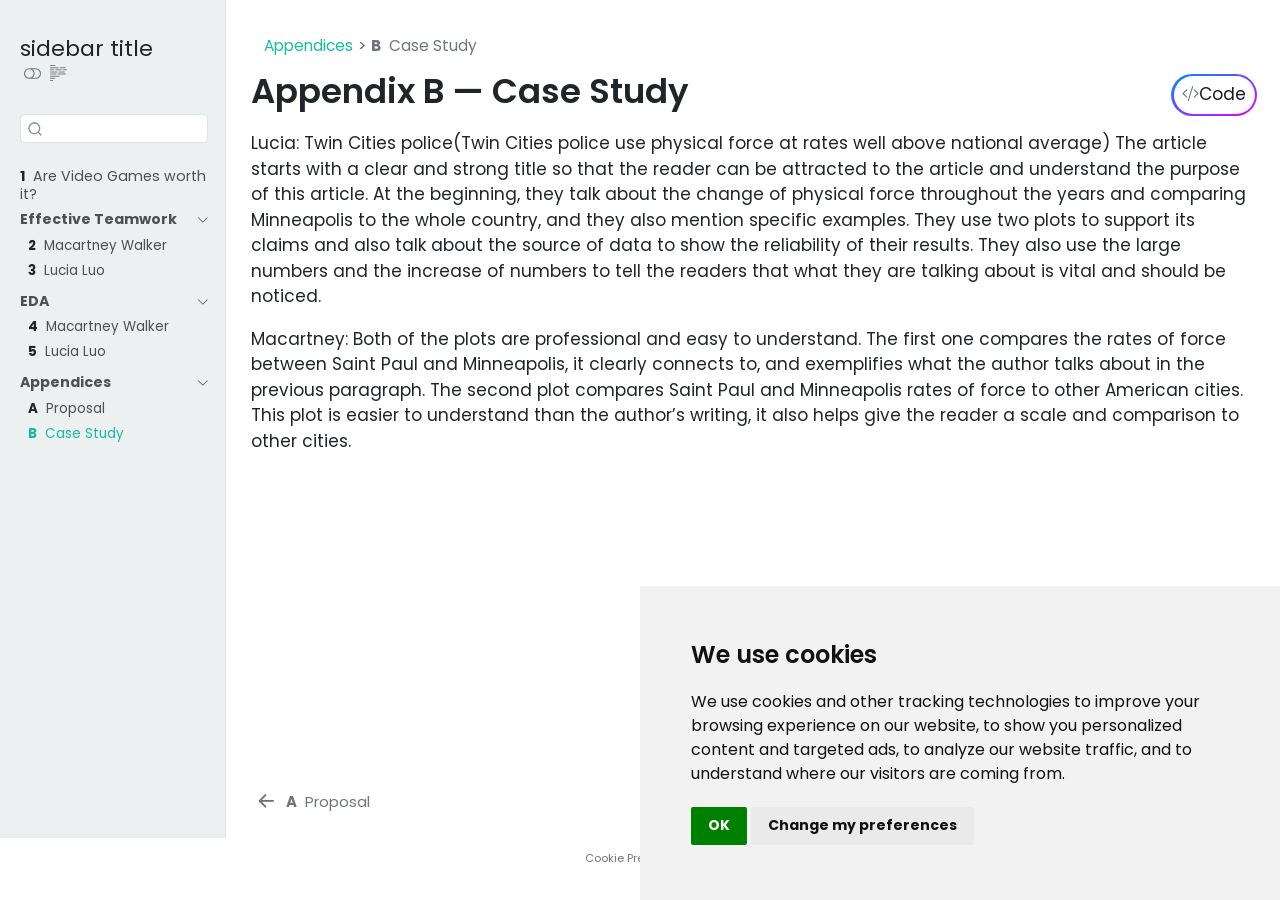
==== commit 06b14736: "Built site for gh-pages" ====
--- a/src/appx/case-study.html
+++ b/src/appx/case-study.html
@@ -188,7 +188,7 @@
           <li class="sidebar-item">
   <div class="sidebar-item-container"> 
   <a href="../../src/et/macartney-w.html" class="sidebar-item-text sidebar-link">
- <span class="menu-text"><span class="chapter-number">2</span>&nbsp; <span class="chapter-title">Macartney W</span></span></a>
+ <span class="menu-text"><span class="chapter-number">2</span>&nbsp; <span class="chapter-title">Macartney Walker</span></span></a>
   </div>
 </li>
           <li class="sidebar-item">
@@ -211,7 +211,7 @@
           <li class="sidebar-item">
   <div class="sidebar-item-container"> 
   <a href="../../src/EDA/macartney-w.html" class="sidebar-item-text sidebar-link">
- <span class="menu-text"><span class="chapter-number">4</span>&nbsp; <span class="chapter-title">macartney-w</span></span></a>
+ <span class="menu-text"><span class="chapter-number">4</span>&nbsp; <span class="chapter-title">Macartney Walker</span></span></a>
   </div>
 </li>
           <li class="sidebar-item">
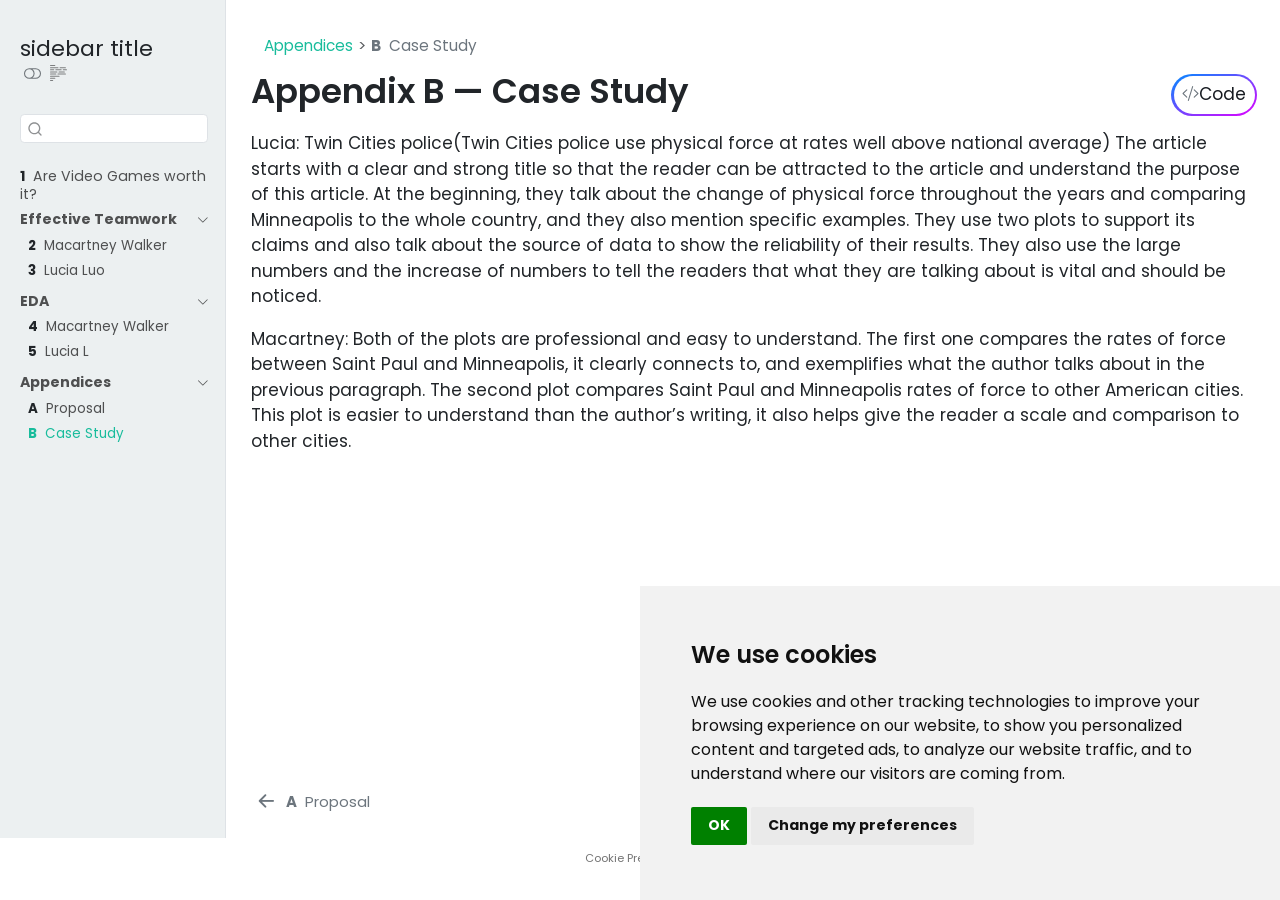
==== commit 5e0820d0: "Built site for gh-pages" ====
--- a/src/appx/case-study.html
+++ b/src/appx/case-study.html
@@ -217,7 +217,7 @@
           <li class="sidebar-item">
   <div class="sidebar-item-container"> 
   <a href="../../src/EDA/lucia-l.html" class="sidebar-item-text sidebar-link">
- <span class="menu-text"><span class="chapter-number">5</span>&nbsp; <span class="chapter-title">Lucia Luo</span></span></a>
+ <span class="menu-text"><span class="chapter-number">5</span>&nbsp; <span class="chapter-title">Lucia L</span></span></a>
   </div>
 </li>
       </ul>
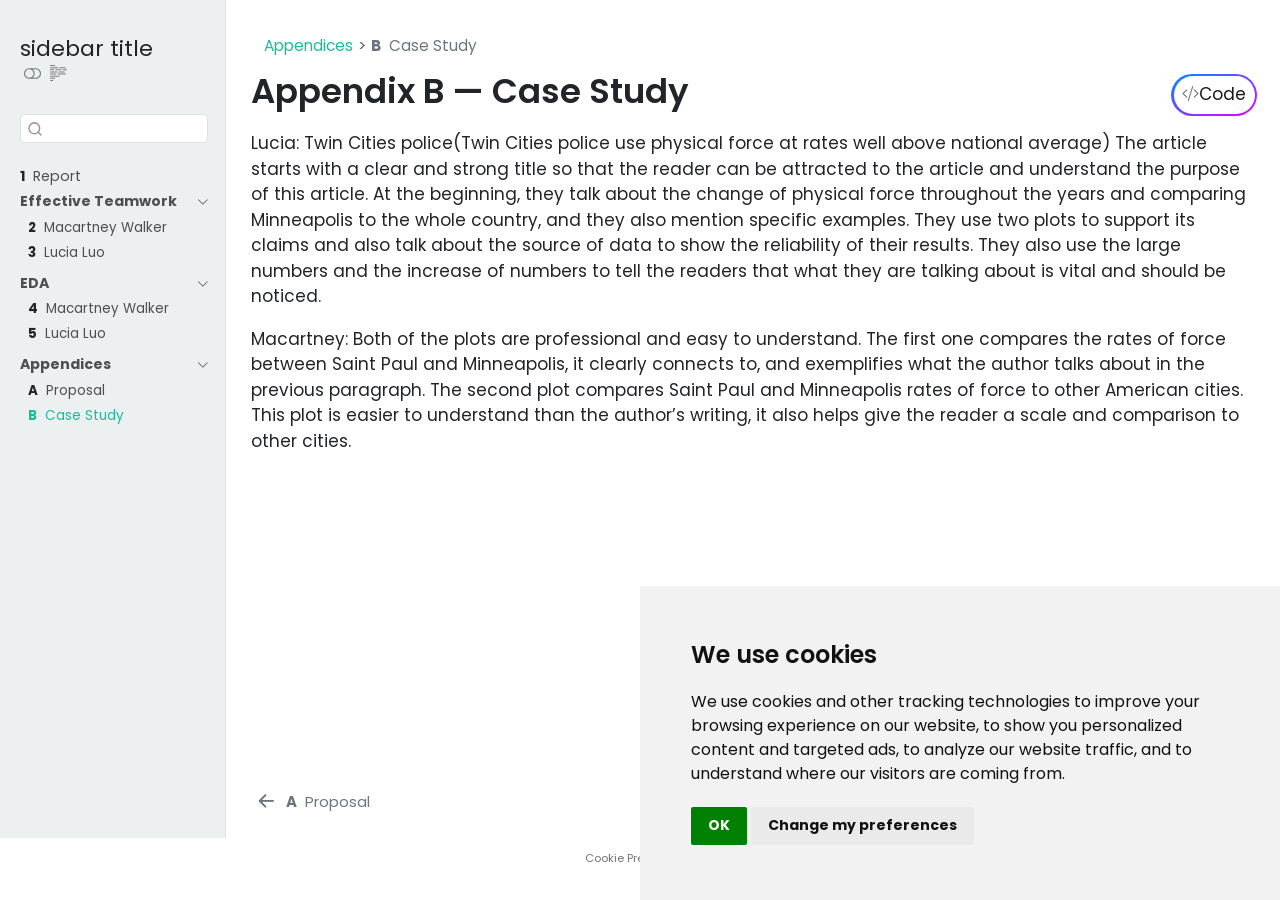
==== commit 193a9f7f: "Built site for gh-pages" ====
--- a/src/appx/case-study.html
+++ b/src/appx/case-study.html
@@ -173,7 +173,7 @@
         <li class="sidebar-item">
   <div class="sidebar-item-container"> 
   <a href="../../index.html" class="sidebar-item-text sidebar-link">
- <span class="menu-text"><span class="chapter-number">1</span>&nbsp; <span class="chapter-title">Are Video Games worth it?</span></span></a>
+ <span class="menu-text"><span class="chapter-number">1</span>&nbsp; <span class="chapter-title">Report</span></span></a>
   </div>
 </li>
         <li class="sidebar-item sidebar-item-section">
@@ -217,7 +217,7 @@
           <li class="sidebar-item">
   <div class="sidebar-item-container"> 
   <a href="../../src/EDA/lucia-l.html" class="sidebar-item-text sidebar-link">
- <span class="menu-text"><span class="chapter-number">5</span>&nbsp; <span class="chapter-title">Lucia L</span></span></a>
+ <span class="menu-text"><span class="chapter-number">5</span>&nbsp; <span class="chapter-title">Lucia Luo</span></span></a>
   </div>
 </li>
       </ul>
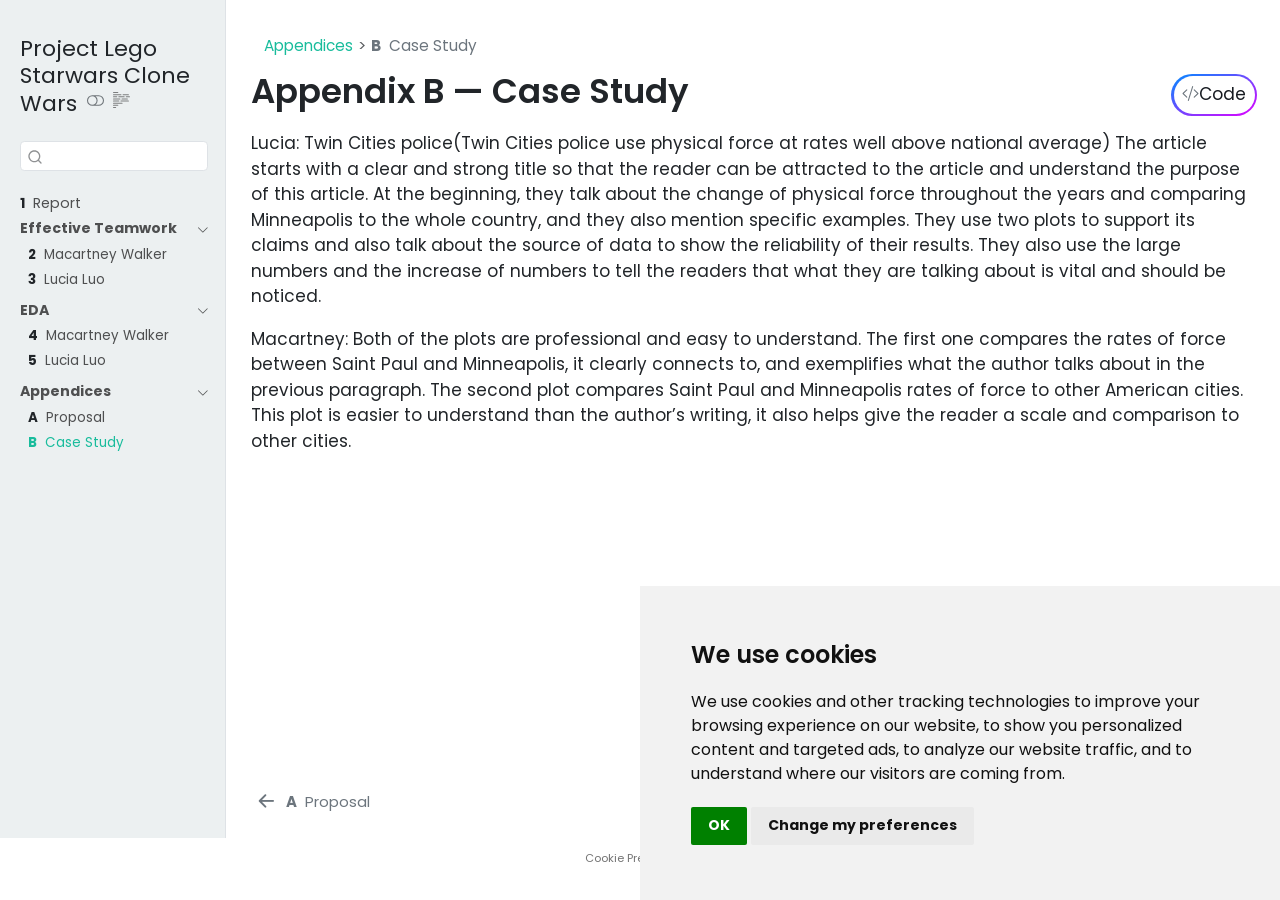
==== commit 6f5b324c: "Built site for gh-pages" ====
--- a/src/appx/case-study.html
+++ b/src/appx/case-study.html
@@ -152,7 +152,7 @@
   <nav id="quarto-sidebar" class="sidebar collapse collapse-horizontal quarto-sidebar-collapse-item sidebar-navigation docked overflow-auto">
     <div class="pt-lg-2 mt-2 text-left sidebar-header">
     <div class="sidebar-title mb-0 py-0">
-      <a href="../../">sidebar title</a> 
+      <a href="../../">Project Lego Starwars Clone Wars</a> 
         <div class="sidebar-tools-main">
   <a href="" class="quarto-color-scheme-toggle quarto-navigation-tool  px-1" onclick="window.quartoToggleColorScheme(); return false;" title="Toggle dark mode"><i class="bi"></i></a>
   <a href="" class="quarto-reader-toggle quarto-navigation-tool px-1" onclick="window.quartoToggleReader(); return false;" title="Toggle reader mode">
